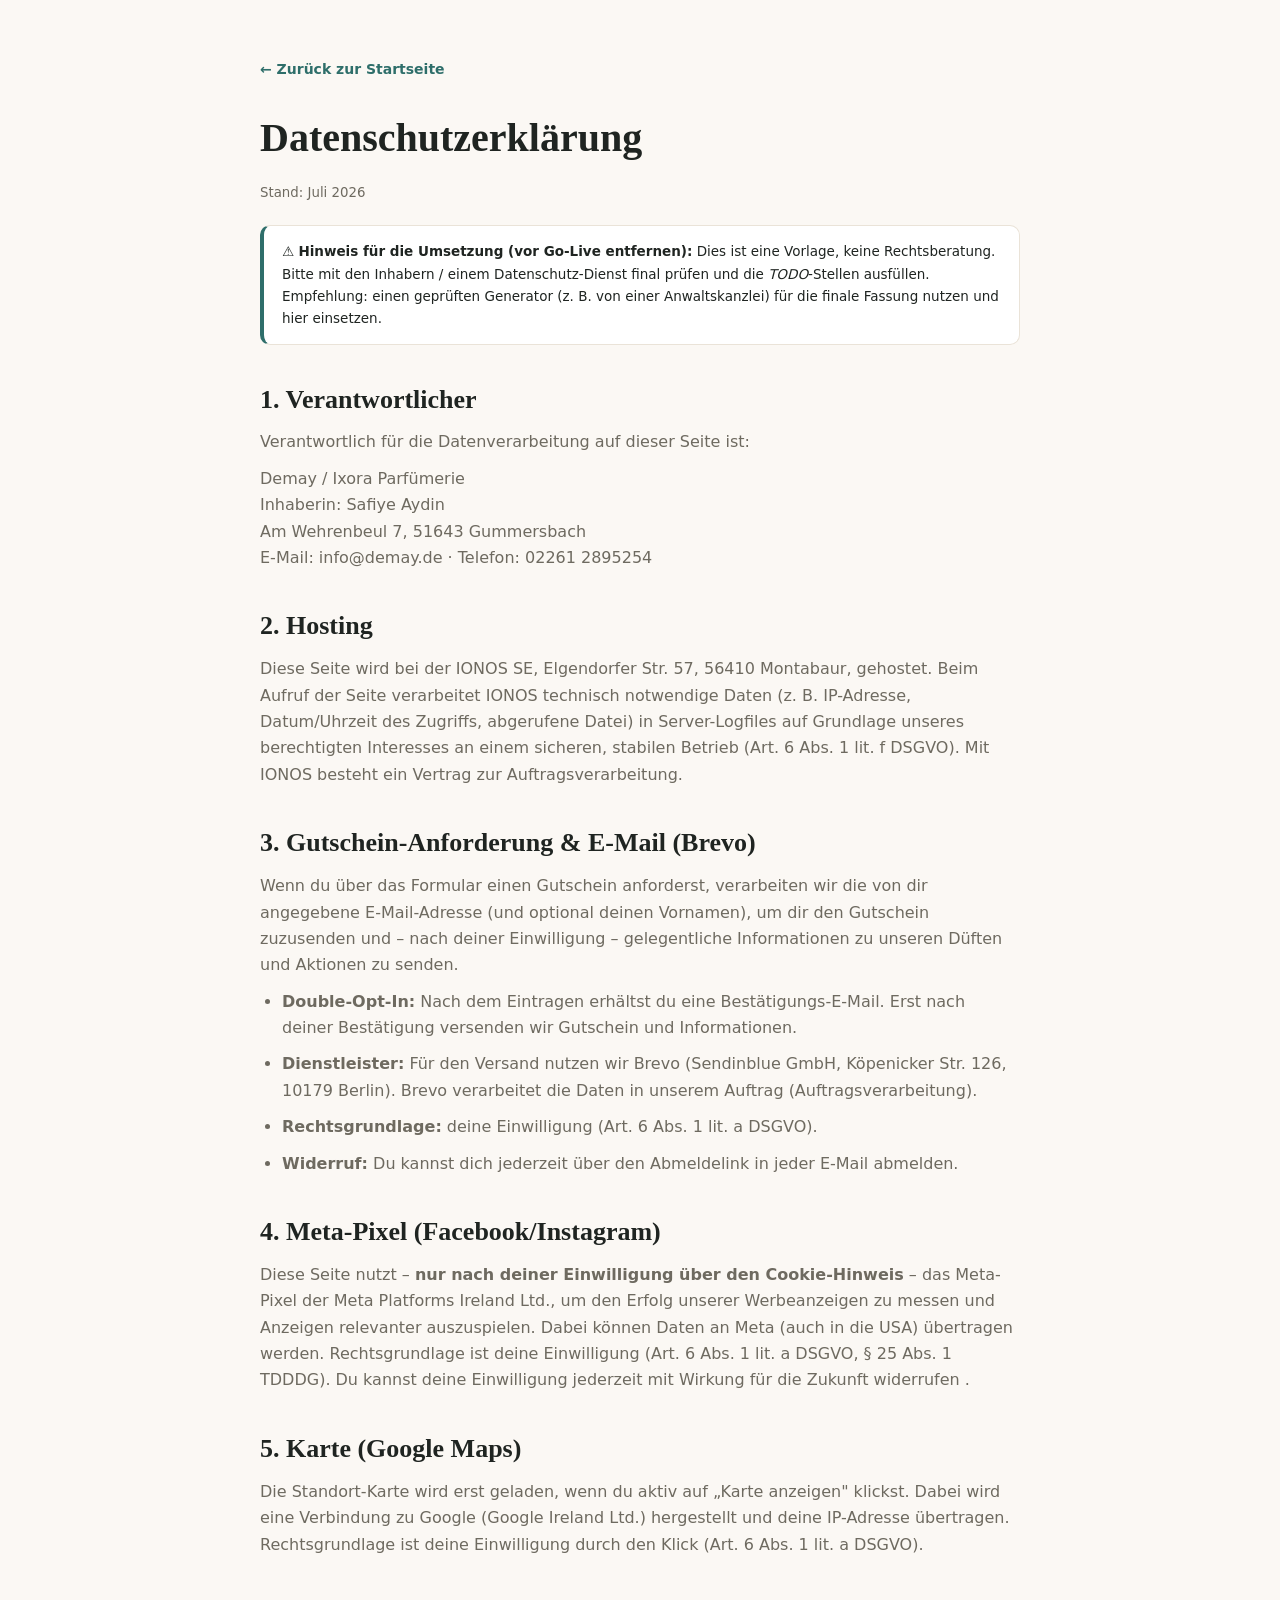
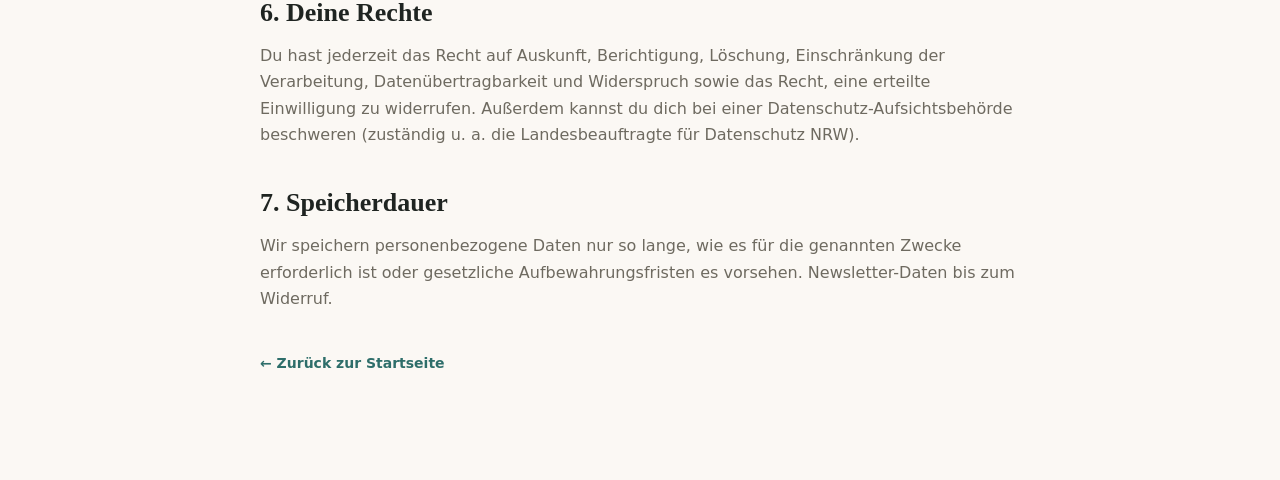
==== datenschutz.html @ 72bdffc9 "Deploy: DEMAY Gummersbach Landingpage (Hero, echte Google-Bewertungen, Funnel)" ====
<!DOCTYPE html>
<html lang="de">
<head>
<meta charset="UTF-8">
<meta name="viewport" content="width=device-width, initial-scale=1.0">
<title>Datenschutzerklärung – Demay Parfümerie Gummersbach</title>
<meta name="robots" content="noindex">
<style>
  :root{--ink:#1F2421;--muted:#6E6A60;--accent:#2E6E6A;--line:#EAE3D8;--bg:#FBF8F4;
    --serif:"Cormorant Garamond","Hoefler Text",Palatino,"Times New Roman",serif;
    --sans:system-ui,-apple-system,"Segoe UI",Roboto,Arial,sans-serif}
  *{box-sizing:border-box;margin:0;padding:0}
  body{font-family:var(--sans);color:var(--ink);background:var(--bg);line-height:1.65}
  .wrap{width:min(760px,90%);margin:0 auto;padding:56px 0 80px}
  a{color:var(--accent)}
  h1{font-family:var(--serif);font-size:40px;margin-bottom:8px}
  h2{font-family:var(--serif);font-size:26px;margin:34px 0 8px}
  p,li{color:var(--muted);margin-bottom:10px}
  ul{padding-left:22px}
  .back{display:inline-block;margin-bottom:24px;font-weight:600;text-decoration:none;font-size:14px}
  .note{background:#fff;border:1px solid var(--line);border-left:4px solid var(--accent);
    border-radius:10px;padding:14px 18px;font-size:13.5px;margin:20px 0}
  small{color:var(--muted)}
</style>
</head>
<body>
<div class="wrap">
  <a class="back" href="index.html">← Zurück zur Startseite</a>
  <h1>Datenschutzerklärung</h1>
  <p><small>Stand: <!-- TODO: Datum --> Juli 2026</small></p>

  <div class="note">⚠️ <b>Hinweis für die Umsetzung (vor Go-Live entfernen):</b> Dies ist eine
  Vorlage, keine Rechtsberatung. Bitte mit den Inhabern / einem Datenschutz-Dienst final prüfen
  und die <em>TODO</em>-Stellen ausfüllen. Empfehlung: einen geprüften Generator (z. B. von einer
  Anwaltskanzlei) für die finale Fassung nutzen und hier einsetzen.</div>

  <h2>1. Verantwortlicher</h2>
  <p>Verantwortlich für die Datenverarbeitung auf dieser Seite ist:</p>
  <p>
    Demay / Ixora Parfümerie<!-- TODO: korrekte Firmierung --><br>
    Inhaberin: Safiye Aydin<!-- TODO: prüfen --><br>
    Am Wehrenbeul 7, 51643 Gummersbach<br>
    E-Mail: info@demay.de · Telefon: 02261 2895254
  </p>

  <h2>2. Hosting</h2>
  <p>Diese Seite wird bei der IONOS SE, Elgendorfer Str. 57, 56410 Montabaur, gehostet. Beim
  Aufruf der Seite verarbeitet IONOS technisch notwendige Daten (z. B. IP-Adresse, Datum/Uhrzeit
  des Zugriffs, abgerufene Datei) in Server-Logfiles auf Grundlage unseres berechtigten Interesses
  an einem sicheren, stabilen Betrieb (Art. 6 Abs. 1 lit. f DSGVO). Mit IONOS besteht ein Vertrag
  zur Auftragsverarbeitung.</p>

  <h2>3. Gutschein-Anforderung &amp; E-Mail (Brevo)</h2>
  <p>Wenn du über das Formular einen Gutschein anforderst, verarbeiten wir die von dir angegebene
  E-Mail-Adresse (und optional deinen Vornamen), um dir den Gutschein zuzusenden und – nach deiner
  Einwilligung – gelegentliche Informationen zu unseren Düften und Aktionen zu senden.</p>
  <ul>
    <li><b>Double-Opt-In:</b> Nach dem Eintragen erhältst du eine Bestätigungs-E-Mail. Erst nach
    deiner Bestätigung versenden wir Gutschein und Informationen.</li>
    <li><b>Dienstleister:</b> Für den Versand nutzen wir Brevo (Sendinblue GmbH, Köpenicker Str. 126,
    10179 Berlin). Brevo verarbeitet die Daten in unserem Auftrag (Auftragsverarbeitung).</li>
    <li><b>Rechtsgrundlage:</b> deine Einwilligung (Art. 6 Abs. 1 lit. a DSGVO).</li>
    <li><b>Widerruf:</b> Du kannst dich jederzeit über den Abmeldelink in jeder E-Mail abmelden.</li>
  </ul>

  <h2>4. Meta-Pixel (Facebook/Instagram)</h2>
  <p>Diese Seite nutzt – <b>nur nach deiner Einwilligung über den Cookie-Hinweis</b> – das Meta-Pixel
  der Meta Platforms Ireland Ltd., um den Erfolg unserer Werbeanzeigen zu messen und Anzeigen
  relevanter auszuspielen. Dabei können Daten an Meta (auch in die USA) übertragen werden.
  Rechtsgrundlage ist deine Einwilligung (Art. 6 Abs. 1 lit. a DSGVO, § 25 Abs. 1 TDDDG). Du kannst
  deine Einwilligung jederzeit mit Wirkung für die Zukunft widerrufen
  <!-- TODO: Mechanismus zum Widerruf/Cookie-Einstellungen ggf. ergänzen -->.</p>

  <h2>5. Karte (Google Maps)</h2>
  <p>Die Standort-Karte wird erst geladen, wenn du aktiv auf „Karte anzeigen" klickst. Dabei wird eine
  Verbindung zu Google (Google Ireland Ltd.) hergestellt und deine IP-Adresse übertragen.
  Rechtsgrundlage ist deine Einwilligung durch den Klick (Art. 6 Abs. 1 lit. a DSGVO).</p>

  <h2>6. Deine Rechte</h2>
  <p>Du hast jederzeit das Recht auf Auskunft, Berichtigung, Löschung, Einschränkung der
  Verarbeitung, Datenübertragbarkeit und Widerspruch sowie das Recht, eine erteilte Einwilligung zu
  widerrufen. Außerdem kannst du dich bei einer Datenschutz-Aufsichtsbehörde beschweren
  (zuständig u. a. die Landesbeauftragte für Datenschutz NRW).</p>

  <h2>7. Speicherdauer</h2>
  <p>Wir speichern personenbezogene Daten nur so lange, wie es für die genannten Zwecke erforderlich
  ist oder gesetzliche Aufbewahrungsfristen es vorsehen. Newsletter-Daten bis zum Widerruf.</p>

  <a class="back" href="index.html" style="margin-top:30px">← Zurück zur Startseite</a>
</div>
</body>
</html>
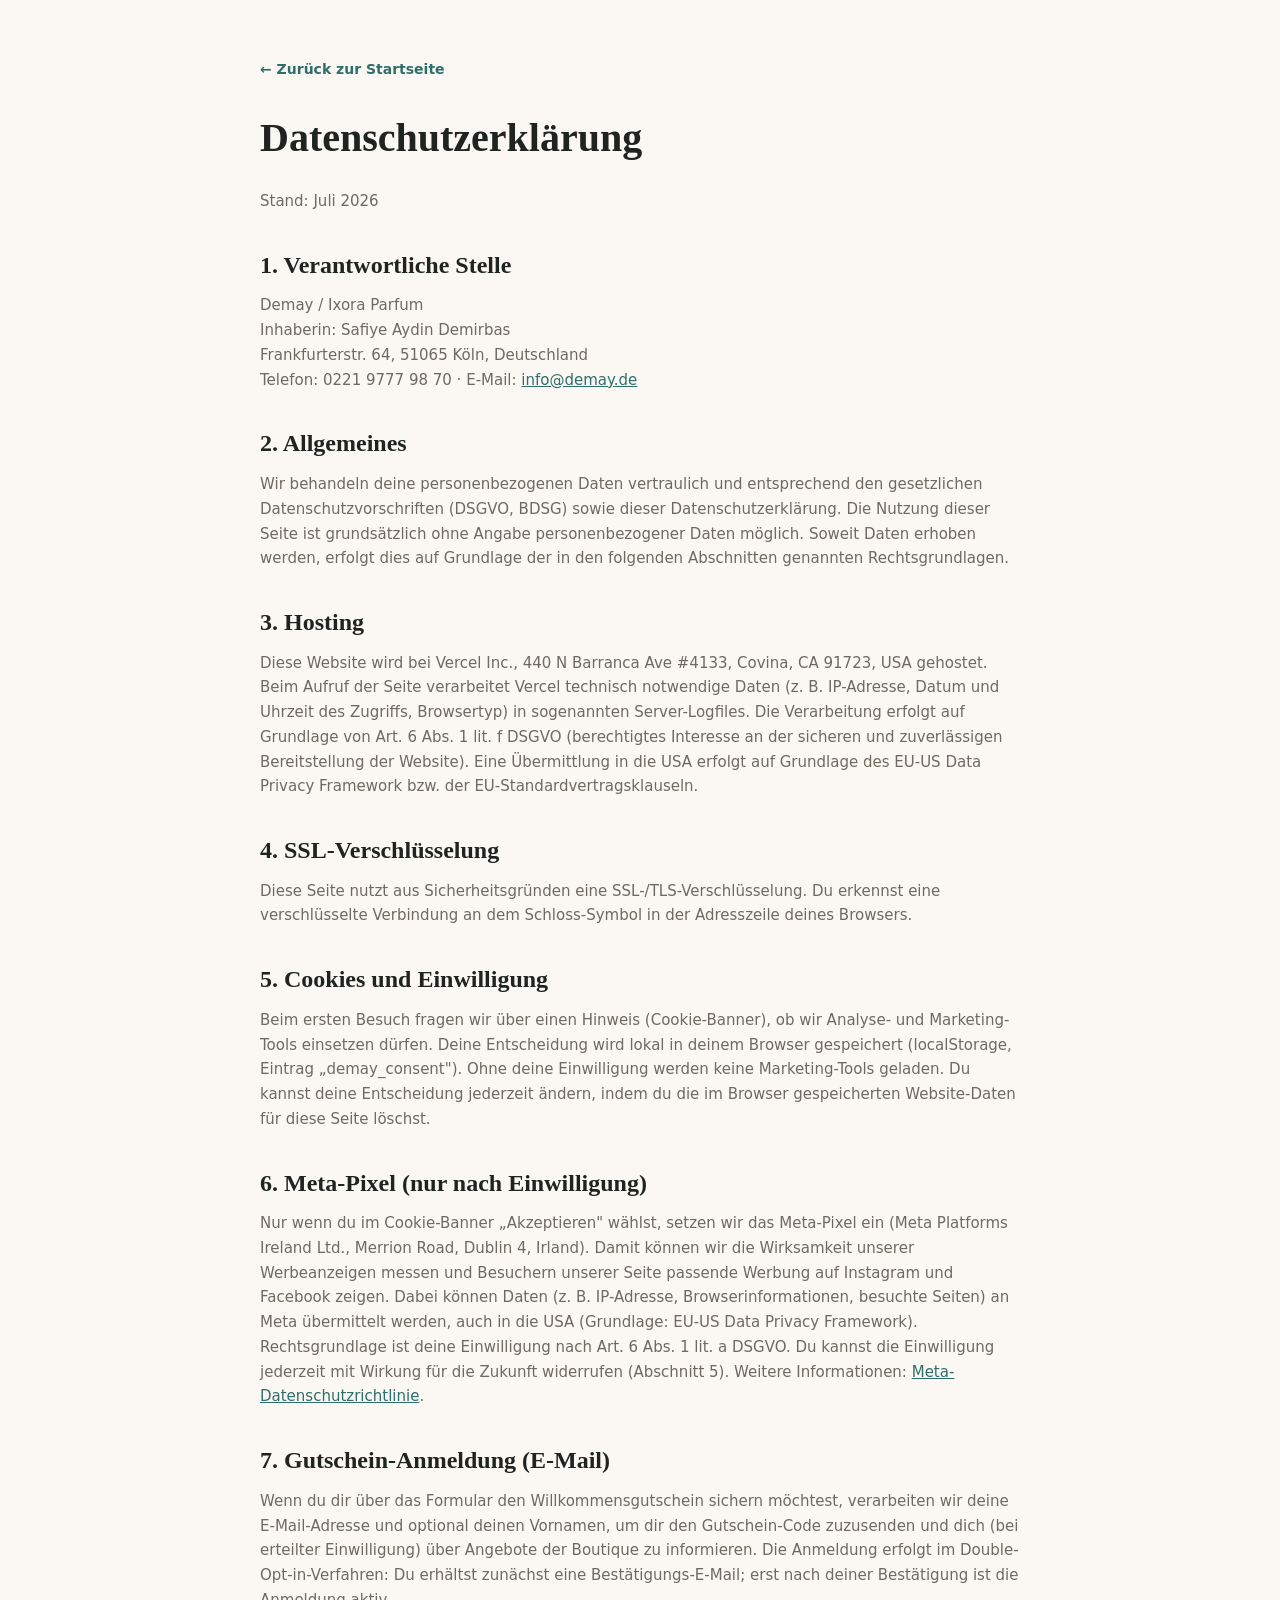
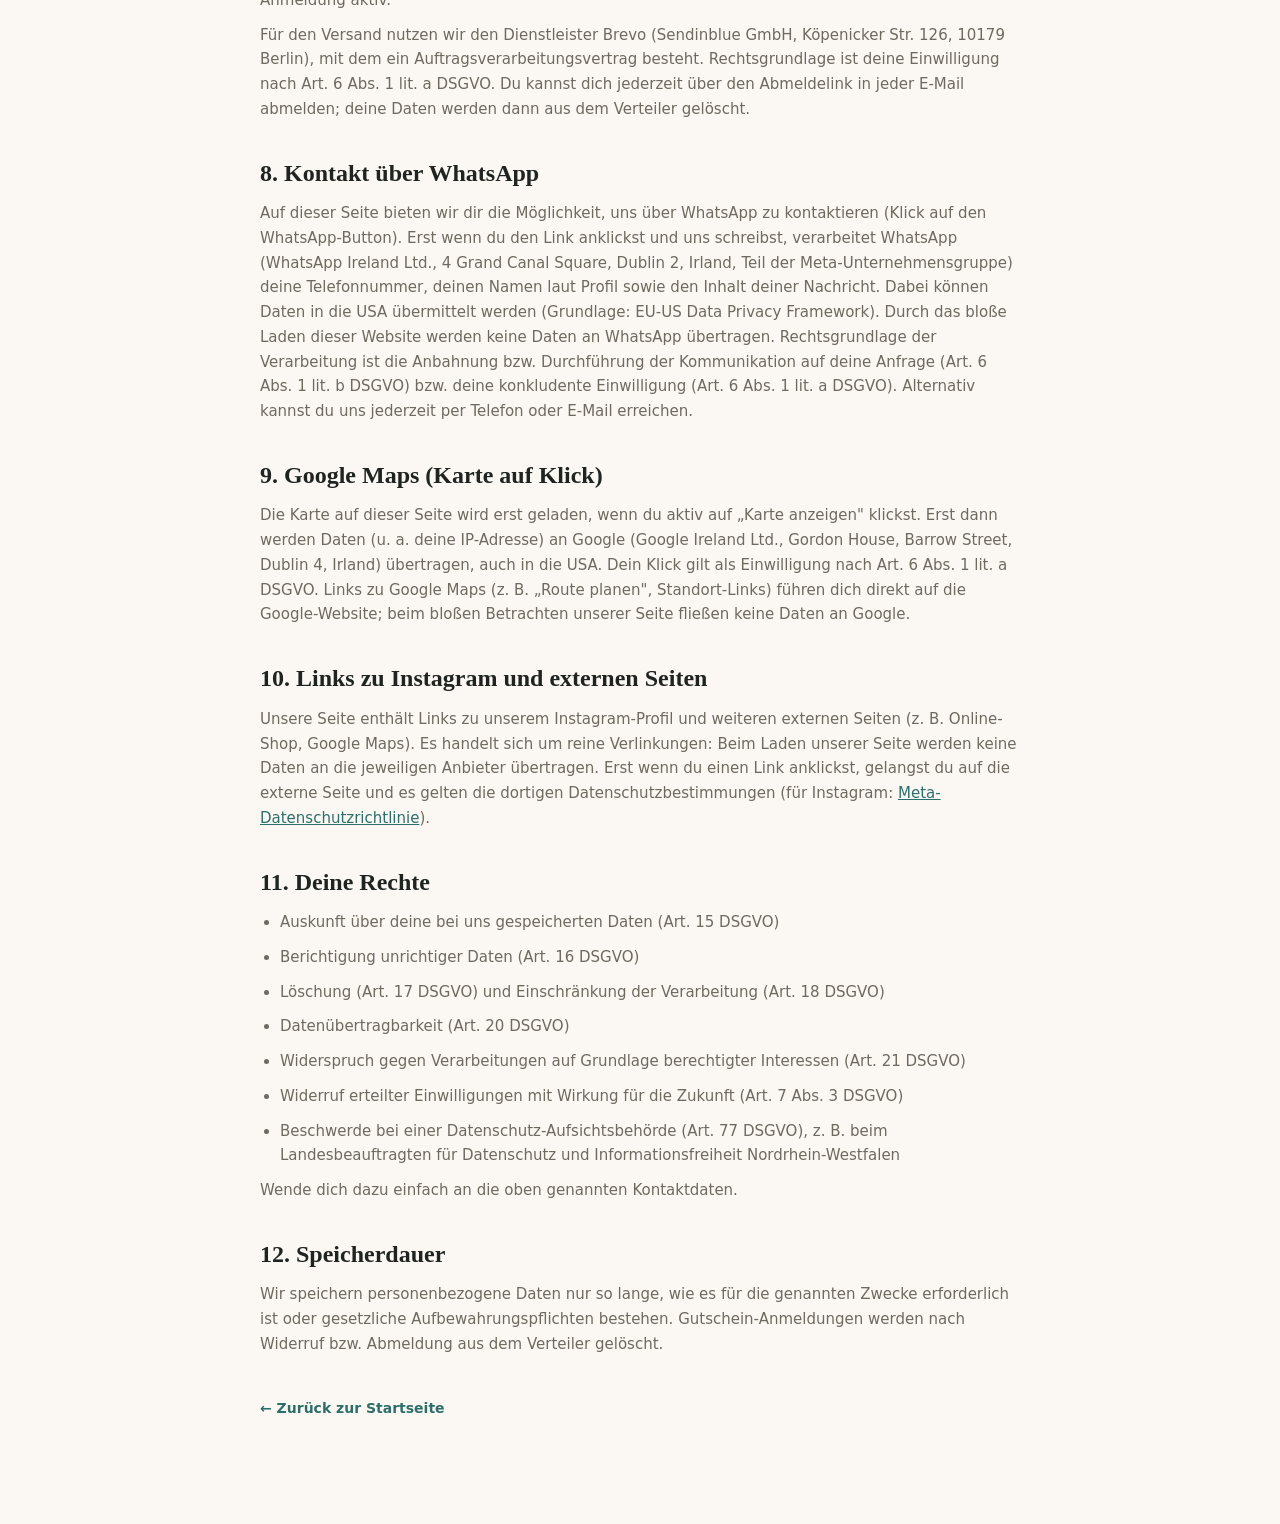
==== commit dc0cde9c: "Datenschutzerklaerung final (Vercel, Consent/Pixel, Brevo, WhatsApp, Maps, Instagram)" ====
--- a/datenschutz.html
+++ b/datenschutz.html
@@ -3,7 +3,7 @@
 <head>
 <meta charset="UTF-8">
 <meta name="viewport" content="width=device-width, initial-scale=1.0">
-<title>Datenschutzerklärung – Demay Parfümerie Gummersbach</title>
+<title>Datenschutzerklärung · Demay Parfümerie Gummersbach</title>
 <meta name="robots" content="noindex">
 <style>
   :root{--ink:#1F2421;--muted:#6E6A60;--accent:#2E6E6A;--line:#EAE3D8;--bg:#FBF8F4;
@@ -13,78 +13,65 @@
   body{font-family:var(--sans);color:var(--ink);background:var(--bg);line-height:1.65}
   .wrap{width:min(760px,90%);margin:0 auto;padding:56px 0 80px}
   a{color:var(--accent)}
-  h1{font-family:var(--serif);font-size:40px;margin-bottom:8px}
-  h2{font-family:var(--serif);font-size:26px;margin:34px 0 8px}
-  p,li{color:var(--muted);margin-bottom:10px}
-  ul{padding-left:22px}
+  h1{font-family:var(--serif);font-size:40px;margin-bottom:18px}
+  h2{font-family:var(--serif);font-size:24px;margin:32px 0 8px}
+  p,li{color:var(--muted);margin-bottom:10px;font-size:15px}
+  ul{padding-left:20px;margin-bottom:10px}
   .back{display:inline-block;margin-bottom:24px;font-weight:600;text-decoration:none;font-size:14px}
-  .note{background:#fff;border:1px solid var(--line);border-left:4px solid var(--accent);
-    border-radius:10px;padding:14px 18px;font-size:13.5px;margin:20px 0}
-  small{color:var(--muted)}
 </style>
 </head>
 <body>
 <div class="wrap">
   <a class="back" href="index.html">← Zurück zur Startseite</a>
   <h1>Datenschutzerklärung</h1>
-  <p><small>Stand: <!-- TODO: Datum --> Juli 2026</small></p>
+  <p>Stand: Juli 2026</p>
 
-  <div class="note">⚠️ <b>Hinweis für die Umsetzung (vor Go-Live entfernen):</b> Dies ist eine
-  Vorlage, keine Rechtsberatung. Bitte mit den Inhabern / einem Datenschutz-Dienst final prüfen
-  und die <em>TODO</em>-Stellen ausfüllen. Empfehlung: einen geprüften Generator (z. B. von einer
-  Anwaltskanzlei) für die finale Fassung nutzen und hier einsetzen.</div>
+  <h2>1. Verantwortliche Stelle</h2>
+  <p>Demay / Ixora Parfum<br>Inhaberin: Safiye Aydin Demirbas<br>Frankfurterstr. 64, 51065 Köln, Deutschland<br>
+  Telefon: 0221 9777 98 70 · E-Mail: <a href="mailto:info@demay.de">info@demay.de</a></p>
 
-  <h2>1. Verantwortlicher</h2>
-  <p>Verantwortlich für die Datenverarbeitung auf dieser Seite ist:</p>
-  <p>
-    Demay / Ixora Parfümerie<!-- TODO: korrekte Firmierung --><br>
-    Inhaberin: Safiye Aydin<!-- TODO: prüfen --><br>
-    Am Wehrenbeul 7, 51643 Gummersbach<br>
-    E-Mail: info@demay.de · Telefon: 02261 2895254
-  </p>
+  <h2>2. Allgemeines</h2>
+  <p>Wir behandeln deine personenbezogenen Daten vertraulich und entsprechend den gesetzlichen Datenschutzvorschriften (DSGVO, BDSG) sowie dieser Datenschutzerklärung. Die Nutzung dieser Seite ist grundsätzlich ohne Angabe personenbezogener Daten möglich. Soweit Daten erhoben werden, erfolgt dies auf Grundlage der in den folgenden Abschnitten genannten Rechtsgrundlagen.</p>
 
-  <h2>2. Hosting</h2>
-  <p>Diese Seite wird bei der IONOS SE, Elgendorfer Str. 57, 56410 Montabaur, gehostet. Beim
-  Aufruf der Seite verarbeitet IONOS technisch notwendige Daten (z. B. IP-Adresse, Datum/Uhrzeit
-  des Zugriffs, abgerufene Datei) in Server-Logfiles auf Grundlage unseres berechtigten Interesses
-  an einem sicheren, stabilen Betrieb (Art. 6 Abs. 1 lit. f DSGVO). Mit IONOS besteht ein Vertrag
-  zur Auftragsverarbeitung.</p>
+  <h2>3. Hosting</h2>
+  <p>Diese Website wird bei Vercel Inc., 440 N Barranca Ave #4133, Covina, CA 91723, USA gehostet. Beim Aufruf der Seite verarbeitet Vercel technisch notwendige Daten (z. B. IP-Adresse, Datum und Uhrzeit des Zugriffs, Browsertyp) in sogenannten Server-Logfiles. Die Verarbeitung erfolgt auf Grundlage von Art. 6 Abs. 1 lit. f DSGVO (berechtigtes Interesse an der sicheren und zuverlässigen Bereitstellung der Website). Eine Übermittlung in die USA erfolgt auf Grundlage des EU-US Data Privacy Framework bzw. der EU-Standardvertragsklauseln.</p>
 
-  <h2>3. Gutschein-Anforderung &amp; E-Mail (Brevo)</h2>
-  <p>Wenn du über das Formular einen Gutschein anforderst, verarbeiten wir die von dir angegebene
-  E-Mail-Adresse (und optional deinen Vornamen), um dir den Gutschein zuzusenden und – nach deiner
-  Einwilligung – gelegentliche Informationen zu unseren Düften und Aktionen zu senden.</p>
+  <h2>4. SSL-Verschlüsselung</h2>
+  <p>Diese Seite nutzt aus Sicherheitsgründen eine SSL-/TLS-Verschlüsselung. Du erkennst eine verschlüsselte Verbindung an dem Schloss-Symbol in der Adresszeile deines Browsers.</p>
+
+  <h2>5. Cookies und Einwilligung</h2>
+  <p>Beim ersten Besuch fragen wir über einen Hinweis (Cookie-Banner), ob wir Analyse- und Marketing-Tools einsetzen dürfen. Deine Entscheidung wird lokal in deinem Browser gespeichert (localStorage, Eintrag „demay_consent"). Ohne deine Einwilligung werden keine Marketing-Tools geladen. Du kannst deine Entscheidung jederzeit ändern, indem du die im Browser gespeicherten Website-Daten für diese Seite löschst.</p>
+
+  <h2>6. Meta-Pixel (nur nach Einwilligung)</h2>
+  <p>Nur wenn du im Cookie-Banner „Akzeptieren" wählst, setzen wir das Meta-Pixel ein (Meta Platforms Ireland Ltd., Merrion Road, Dublin 4, Irland). Damit können wir die Wirksamkeit unserer Werbeanzeigen messen und Besuchern unserer Seite passende Werbung auf Instagram und Facebook zeigen. Dabei können Daten (z. B. IP-Adresse, Browserinformationen, besuchte Seiten) an Meta übermittelt werden, auch in die USA (Grundlage: EU-US Data Privacy Framework). Rechtsgrundlage ist deine Einwilligung nach Art. 6 Abs. 1 lit. a DSGVO. Du kannst die Einwilligung jederzeit mit Wirkung für die Zukunft widerrufen (Abschnitt 5). Weitere Informationen: <a href="https://www.facebook.com/privacy/policy/" target="_blank" rel="noopener">Meta-Datenschutzrichtlinie</a>.</p>
+
+  <h2>7. Gutschein-Anmeldung (E-Mail)</h2>
+  <p>Wenn du dir über das Formular den Willkommensgutschein sichern möchtest, verarbeiten wir deine E-Mail-Adresse und optional deinen Vornamen, um dir den Gutschein-Code zuzusenden und dich (bei erteilter Einwilligung) über Angebote der Boutique zu informieren. Die Anmeldung erfolgt im Double-Opt-in-Verfahren: Du erhältst zunächst eine Bestätigungs-E-Mail; erst nach deiner Bestätigung ist die Anmeldung aktiv.</p>
+  <p>Für den Versand nutzen wir den Dienstleister Brevo (Sendinblue GmbH, Köpenicker Str. 126, 10179 Berlin), mit dem ein Auftragsverarbeitungsvertrag besteht. Rechtsgrundlage ist deine Einwilligung nach Art. 6 Abs. 1 lit. a DSGVO. Du kannst dich jederzeit über den Abmeldelink in jeder E-Mail abmelden; deine Daten werden dann aus dem Verteiler gelöscht.</p>
+
+  <h2>8. Kontakt über WhatsApp</h2>
+  <p>Auf dieser Seite bieten wir dir die Möglichkeit, uns über WhatsApp zu kontaktieren (Klick auf den WhatsApp-Button). Erst wenn du den Link anklickst und uns schreibst, verarbeitet WhatsApp (WhatsApp Ireland Ltd., 4 Grand Canal Square, Dublin 2, Irland, Teil der Meta-Unternehmensgruppe) deine Telefonnummer, deinen Namen laut Profil sowie den Inhalt deiner Nachricht. Dabei können Daten in die USA übermittelt werden (Grundlage: EU-US Data Privacy Framework). Durch das bloße Laden dieser Website werden keine Daten an WhatsApp übertragen. Rechtsgrundlage der Verarbeitung ist die Anbahnung bzw. Durchführung der Kommunikation auf deine Anfrage (Art. 6 Abs. 1 lit. b DSGVO) bzw. deine konkludente Einwilligung (Art. 6 Abs. 1 lit. a DSGVO). Alternativ kannst du uns jederzeit per Telefon oder E-Mail erreichen.</p>
+
+  <h2>9. Google Maps (Karte auf Klick)</h2>
+  <p>Die Karte auf dieser Seite wird erst geladen, wenn du aktiv auf „Karte anzeigen" klickst. Erst dann werden Daten (u. a. deine IP-Adresse) an Google (Google Ireland Ltd., Gordon House, Barrow Street, Dublin 4, Irland) übertragen, auch in die USA. Dein Klick gilt als Einwilligung nach Art. 6 Abs. 1 lit. a DSGVO. Links zu Google Maps (z. B. „Route planen", Standort-Links) führen dich direkt auf die Google-Website; beim bloßen Betrachten unserer Seite fließen keine Daten an Google.</p>
+
+  <h2>10. Links zu Instagram und externen Seiten</h2>
+  <p>Unsere Seite enthält Links zu unserem Instagram-Profil und weiteren externen Seiten (z. B. Online-Shop, Google Maps). Es handelt sich um reine Verlinkungen: Beim Laden unserer Seite werden keine Daten an die jeweiligen Anbieter übertragen. Erst wenn du einen Link anklickst, gelangst du auf die externe Seite und es gelten die dortigen Datenschutzbestimmungen (für Instagram: <a href="https://privacycenter.instagram.com/policy" target="_blank" rel="noopener">Meta-Datenschutzrichtlinie</a>).</p>
+
+  <h2>11. Deine Rechte</h2>
   <ul>
-    <li><b>Double-Opt-In:</b> Nach dem Eintragen erhältst du eine Bestätigungs-E-Mail. Erst nach
-    deiner Bestätigung versenden wir Gutschein und Informationen.</li>
-    <li><b>Dienstleister:</b> Für den Versand nutzen wir Brevo (Sendinblue GmbH, Köpenicker Str. 126,
-    10179 Berlin). Brevo verarbeitet die Daten in unserem Auftrag (Auftragsverarbeitung).</li>
-    <li><b>Rechtsgrundlage:</b> deine Einwilligung (Art. 6 Abs. 1 lit. a DSGVO).</li>
-    <li><b>Widerruf:</b> Du kannst dich jederzeit über den Abmeldelink in jeder E-Mail abmelden.</li>
+    <li>Auskunft über deine bei uns gespeicherten Daten (Art. 15 DSGVO)</li>
+    <li>Berichtigung unrichtiger Daten (Art. 16 DSGVO)</li>
+    <li>Löschung (Art. 17 DSGVO) und Einschränkung der Verarbeitung (Art. 18 DSGVO)</li>
+    <li>Datenübertragbarkeit (Art. 20 DSGVO)</li>
+    <li>Widerspruch gegen Verarbeitungen auf Grundlage berechtigter Interessen (Art. 21 DSGVO)</li>
+    <li>Widerruf erteilter Einwilligungen mit Wirkung für die Zukunft (Art. 7 Abs. 3 DSGVO)</li>
+    <li>Beschwerde bei einer Datenschutz-Aufsichtsbehörde (Art. 77 DSGVO), z. B. beim Landesbeauftragten für Datenschutz und Informationsfreiheit Nordrhein-Westfalen</li>
   </ul>
+  <p>Wende dich dazu einfach an die oben genannten Kontaktdaten.</p>
 
-  <h2>4. Meta-Pixel (Facebook/Instagram)</h2>
-  <p>Diese Seite nutzt – <b>nur nach deiner Einwilligung über den Cookie-Hinweis</b> – das Meta-Pixel
-  der Meta Platforms Ireland Ltd., um den Erfolg unserer Werbeanzeigen zu messen und Anzeigen
-  relevanter auszuspielen. Dabei können Daten an Meta (auch in die USA) übertragen werden.
-  Rechtsgrundlage ist deine Einwilligung (Art. 6 Abs. 1 lit. a DSGVO, § 25 Abs. 1 TDDDG). Du kannst
-  deine Einwilligung jederzeit mit Wirkung für die Zukunft widerrufen
-  <!-- TODO: Mechanismus zum Widerruf/Cookie-Einstellungen ggf. ergänzen -->.</p>
-
-  <h2>5. Karte (Google Maps)</h2>
-  <p>Die Standort-Karte wird erst geladen, wenn du aktiv auf „Karte anzeigen" klickst. Dabei wird eine
-  Verbindung zu Google (Google Ireland Ltd.) hergestellt und deine IP-Adresse übertragen.
-  Rechtsgrundlage ist deine Einwilligung durch den Klick (Art. 6 Abs. 1 lit. a DSGVO).</p>
-
-  <h2>6. Deine Rechte</h2>
-  <p>Du hast jederzeit das Recht auf Auskunft, Berichtigung, Löschung, Einschränkung der
-  Verarbeitung, Datenübertragbarkeit und Widerspruch sowie das Recht, eine erteilte Einwilligung zu
-  widerrufen. Außerdem kannst du dich bei einer Datenschutz-Aufsichtsbehörde beschweren
-  (zuständig u. a. die Landesbeauftragte für Datenschutz NRW).</p>
-
-  <h2>7. Speicherdauer</h2>
-  <p>Wir speichern personenbezogene Daten nur so lange, wie es für die genannten Zwecke erforderlich
-  ist oder gesetzliche Aufbewahrungsfristen es vorsehen. Newsletter-Daten bis zum Widerruf.</p>
+  <h2>12. Speicherdauer</h2>
+  <p>Wir speichern personenbezogene Daten nur so lange, wie es für die genannten Zwecke erforderlich ist oder gesetzliche Aufbewahrungspflichten bestehen. Gutschein-Anmeldungen werden nach Widerruf bzw. Abmeldung aus dem Verteiler gelöscht.</p>
 
   <a class="back" href="index.html" style="margin-top:30px">← Zurück zur Startseite</a>
 </div>
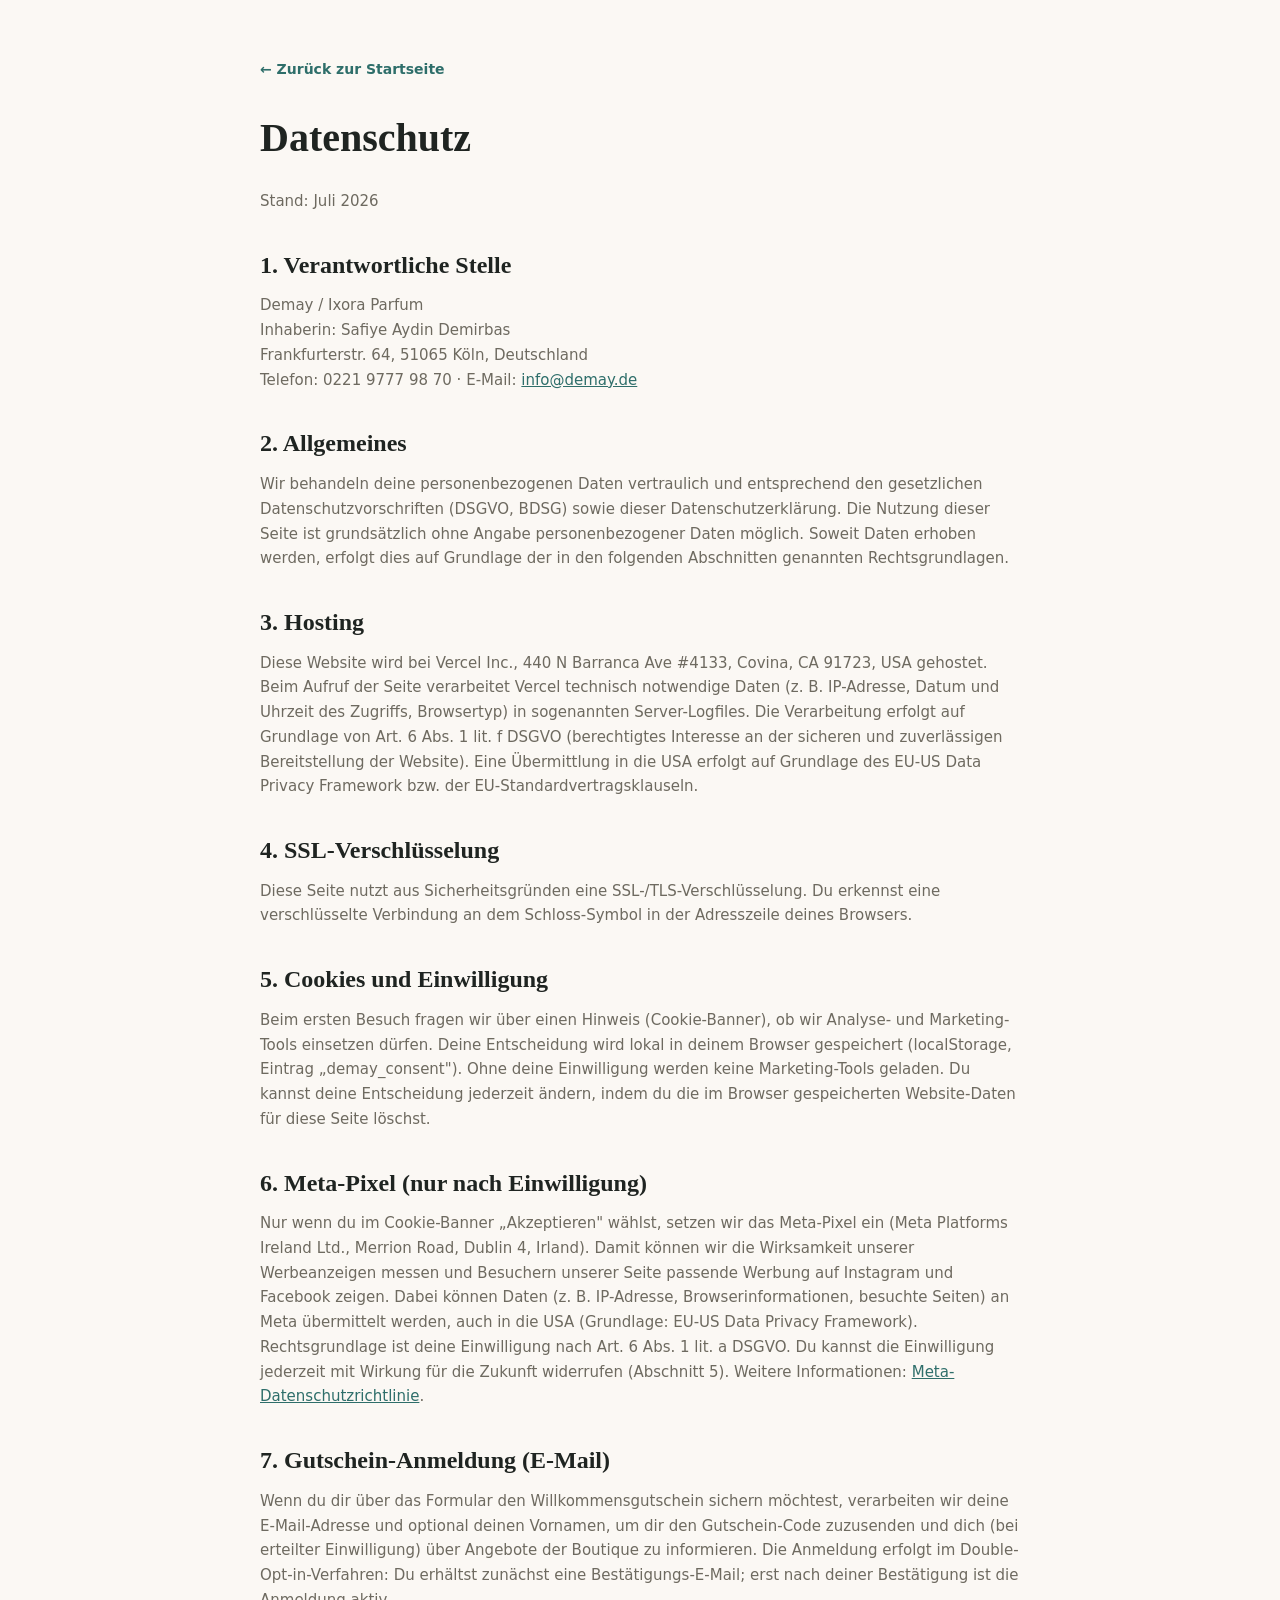
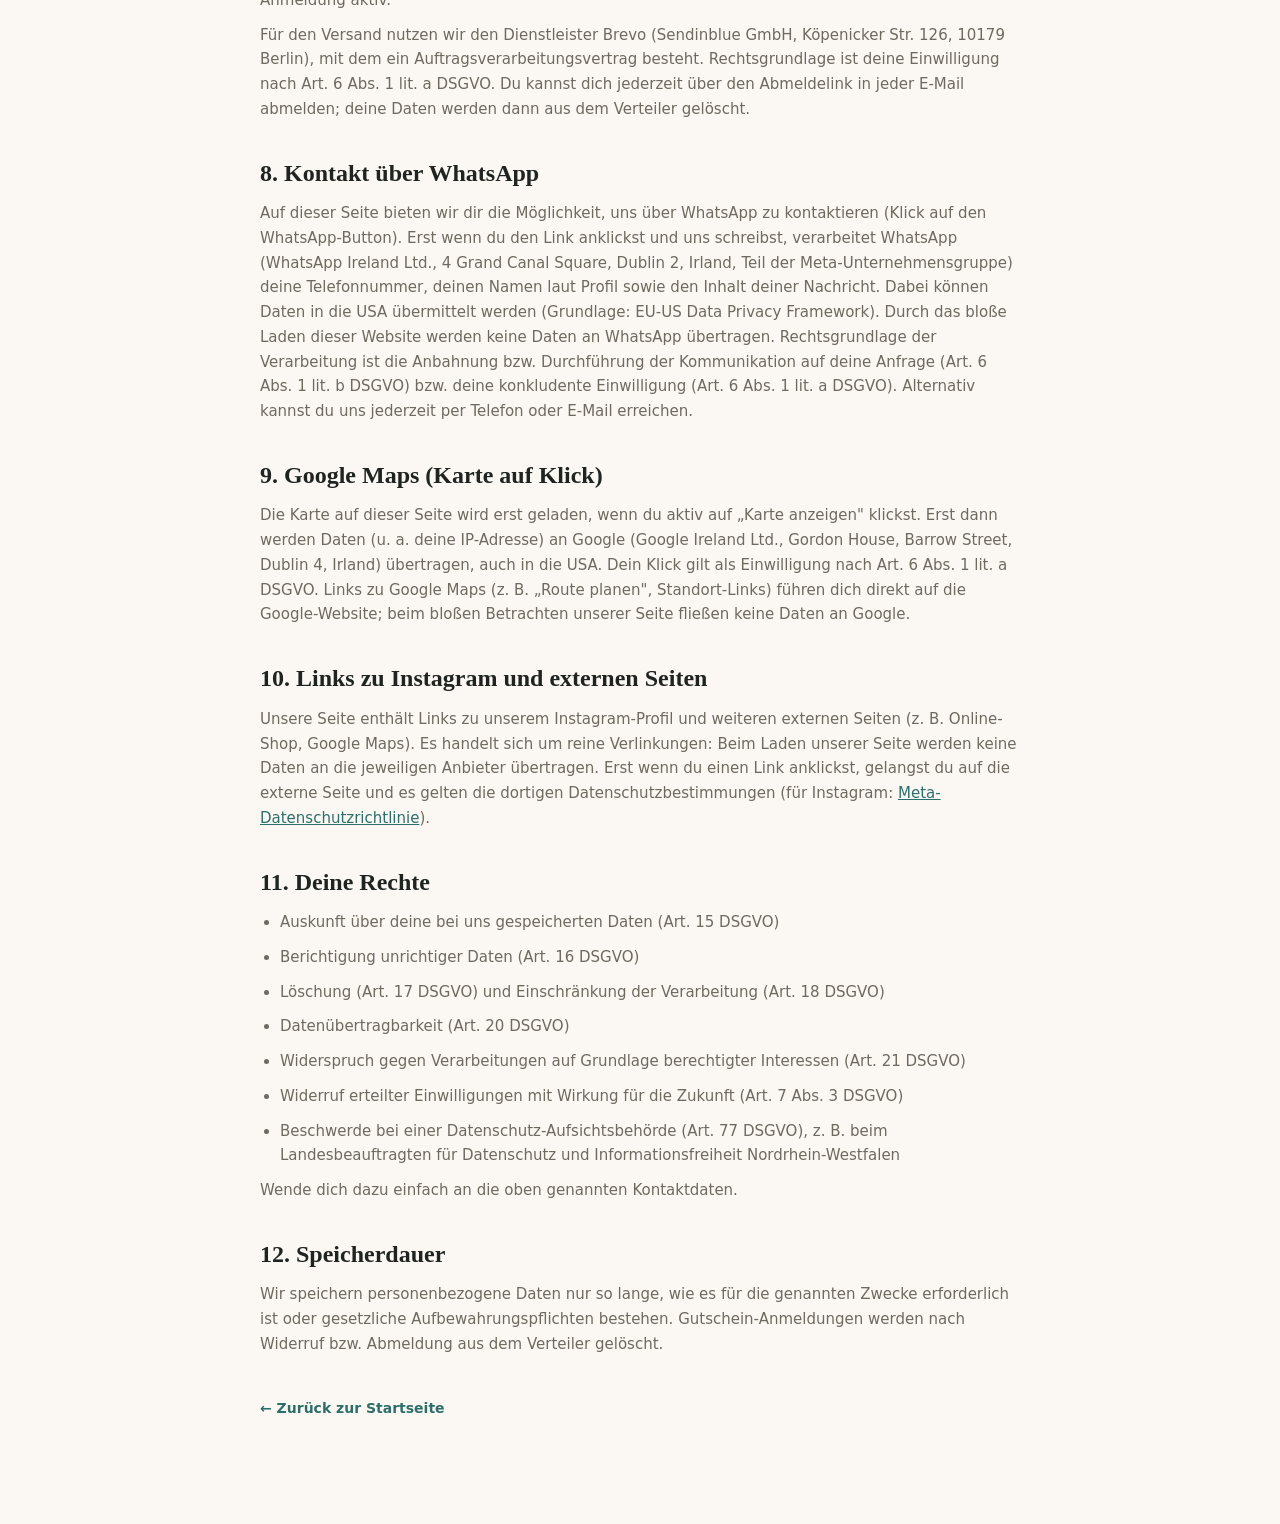
==== commit 997fb899: "Feinschliff: Hero-Eyebrow zweizeilig, Reels mobil 3-in-Reihe (statt 1,5), Datenschutz-Ueberschrift g" ====
--- a/datenschutz.html
+++ b/datenschutz.html
@@ -14,6 +14,7 @@
   .wrap{width:min(760px,90%);margin:0 auto;padding:56px 0 80px}
   a{color:var(--accent)}
   h1{font-family:var(--serif);font-size:40px;margin-bottom:18px}
+  @media(max-width:420px){h1{font-size:33px}}
   h2{font-family:var(--serif);font-size:24px;margin:32px 0 8px}
   p,li{color:var(--muted);margin-bottom:10px;font-size:15px}
   ul{padding-left:20px;margin-bottom:10px}
@@ -23,7 +24,7 @@
 <body>
 <div class="wrap">
   <a class="back" href="index.html">← Zurück zur Startseite</a>
-  <h1>Datenschutzerklärung</h1>
+  <h1>Datenschutz</h1>
   <p>Stand: Juli 2026</p>
 
   <h2>1. Verantwortliche Stelle</h2>
